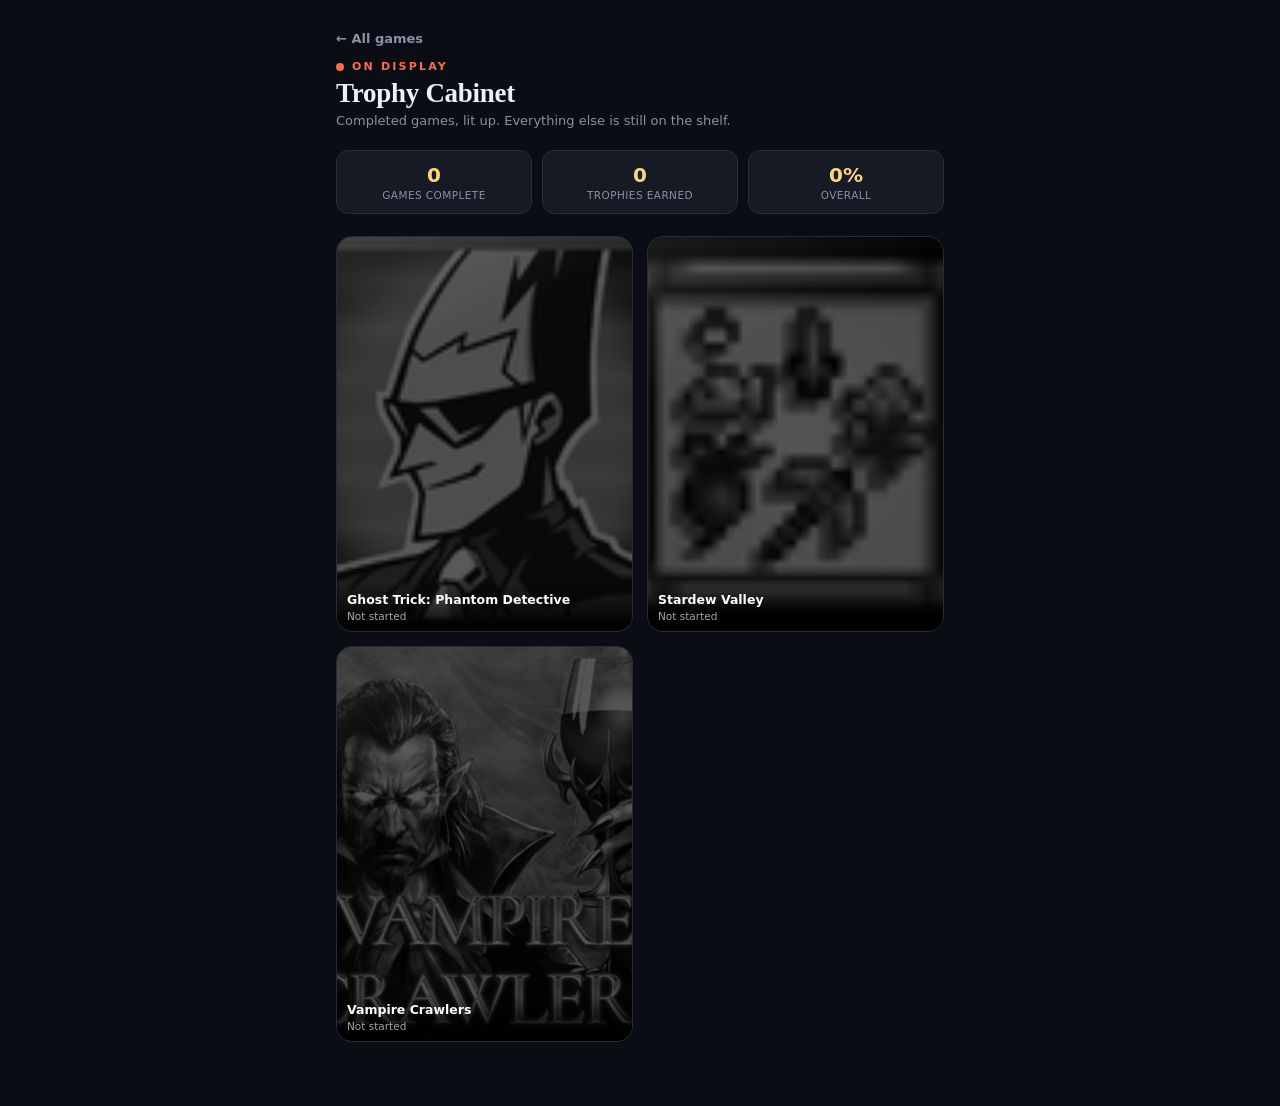
==== cabinet.html @ ba4fd02b "Add files via upload" ====
<!DOCTYPE html>
<html lang="en">
<head>
<meta charset="UTF-8" />
<meta name="viewport" content="width=device-width, initial-scale=1.0, viewport-fit=cover" />
<meta name="apple-mobile-web-app-capable" content="yes" />
<title>Trophy Cabinet</title>
<link rel="stylesheet" href="styles.css" />
</head>
<body>
<div class="wrap">
  <a class="back" href="index.html">&larr; All games</a>
  <div class="eyebrow"><span class="dot"></span>On Display</div>
  <h1>Trophy Cabinet</h1>
  <p class="sub" id="cabinetSub">Completed games, lit up. Everything else is still on the shelf.</p>

  <div class="cabinet-stats" id="cabinetStats"></div>

  <div class="cabinet-grid" id="cabinetGrid"></div>
</div>

<script src="games.js"></script>
<script>
function el(tag, cls, text) {
  const n = document.createElement(tag);
  if (cls) n.className = cls;
  if (text != null) n.textContent = text;
  return n;
}

function readSummary(key) {
  try {
    const raw = localStorage.getItem(key + "-summary-v2");
    if (raw) {
      const s = JSON.parse(raw);
      if (typeof s.done === "number" && typeof s.total === "number") return s;
    }
  } catch (e) {}
  return { done: 0, total: 0 };
}

function renderCard(g) {
  const s = readSummary(g.key);
  const pct = s.total ? Math.round((s.done / s.total) * 100) : 0;
  const complete = s.total > 0 && s.done === s.total;

  const a = el("a", "cabinet-card" + (complete ? " done" : " locked"));
  a.href = g.file;

  const initials = g.icon || g.title.slice(0, 2).toUpperCase();
  if (g.image) {
    const img = document.createElement("img");
    img.className = "cabinet-cover";
    img.alt = "";
    const base = g.image.replace(/\.(png|jpg|jpeg|webp)$/i, "");
    const exts = ["png", "jpg", "jpeg", "webp"];
    const listed = (g.image.match(/\.(png|jpg|jpeg|webp)$/i) || [".png"])[0].slice(1).toLowerCase();
    const tries = [listed].concat(exts.filter((e) => e !== listed));
    let attempt = 0;
    const fallback = el("div", "cabinet-cover-fallback", initials);
    fallback.style.background = g.color;
    fallback.style.display = "none";
    img.addEventListener("error", function () {
      attempt++;
      if (attempt < tries.length) { img.src = base + "." + tries[attempt]; }
      else { img.remove(); fallback.style.display = "flex"; }
    });
    img.src = base + "." + tries[0];
    a.appendChild(img);
    a.appendChild(fallback);
  } else {
    const fallback = el("div", "cabinet-cover-fallback", g.emoji || initials);
    fallback.style.background = g.color;
    a.appendChild(fallback);
  }

  a.appendChild(el("div", "cabinet-shine"));

  if (complete) {
    a.appendChild(el("div", "cabinet-ribbon", "Complete"));
  } else if (s.total > 0) {
    a.appendChild(el("div", "cabinet-pct", pct + "%"));
  }

  const info = el("div", "cabinet-info");
  info.appendChild(el("div", "cabinet-title", g.title));
  const subText = complete
    ? "All " + s.total + " trophies"
    : (s.total ? s.done + " / " + s.total + " trophies" : "Not started");
  info.appendChild(el("div", "cabinet-sub", subText));
  a.appendChild(info);

  return a;
}

function render() {
  const grid = document.getElementById("cabinetGrid");
  grid.innerHTML = "";

  if (!GAMES.length) {
    grid.appendChild(el("div", "empty", "No games added yet."));
    return;
  }

  let completedCount = 0;
  let totalTrophies = 0;
  let earnedTrophies = 0;

  const withSummary = GAMES.map((g) => Object.assign({ _summary: readSummary(g.key) }, g));
  // Completed games first (most recently completed first), then in-progress
  // by percentage, then untouched games last.
  withSummary.sort((a, b) => {
    const aDone = a._summary.total > 0 && a._summary.done === a._summary.total;
    const bDone = b._summary.total > 0 && b._summary.done === b._summary.total;
    if (aDone !== bDone) return aDone ? -1 : 1;
    if (aDone && bDone) return (b._summary.completedAt || 0) - (a._summary.completedAt || 0);
    const aPct = a._summary.total ? a._summary.done / a._summary.total : -1;
    const bPct = b._summary.total ? b._summary.done / b._summary.total : -1;
    return bPct - aPct;
  });

  withSummary.forEach((g) => {
    const s = g._summary;
    if (s.total > 0 && s.done === s.total) completedCount++;
    totalTrophies += s.total;
    earnedTrophies += s.done;
    grid.appendChild(renderCard(g));
  });

  const stats = document.getElementById("cabinetStats");
  stats.innerHTML = "";
  const addStat = (num, label) => {
    const box = el("div", "cabinet-stat");
    box.appendChild(el("div", "cabinet-stat-num", String(num)));
    box.appendChild(el("div", "cabinet-stat-label", label));
    stats.appendChild(box);
  };
  addStat(completedCount, completedCount === 1 ? "Game complete" : "Games complete");
  addStat(earnedTrophies, "Trophies earned");
  addStat(GAMES.length ? Math.round((earnedTrophies / Math.max(1, totalTrophies)) * 100) + "%" : "0%", "Overall");
}

render();
window.addEventListener("pageshow", render);
document.addEventListener("visibilitychange", function () {
  if (!document.hidden) render();
});
</script>
</body>
</html>
---- styles.css ----
/* =====================================================================
   Trophy Tracker — shared styles
   Change anything here and EVERY page updates. Colours worth knowing:
     --accent      the orange used for headers + progress bars
     --bg          page background
     --card        panel background
   ===================================================================== */

:root {
  color-scheme: dark;
  --bg: #0b0d14;
  --card: #161a24;
  --card-2: #12151f;
  --line: #262c3a;
  --line-2: #3a4258;
  --text: #eef0f6;
  --muted: #8b91a5;
  --faint: #5a6178;
  --accent: #ff6b4a;
  --accent-2: #ffb84a;
  --done: #34d399;
  --done-text: #6ee7b7;
  --gold: #ffd479;
  --warn: #c2703f;
}

* { box-sizing: border-box; }

body {
  margin: 0;
  background: var(--bg);
  color: var(--text);
  font-family: -apple-system, BlinkMacSystemFont, 'Inter', system-ui, sans-serif;
  -webkit-tap-highlight-color: transparent;
  padding-bottom: 56px;
}

.wrap { max-width: 640px; margin: 0 auto; padding: 28px 16px 8px; }

/* ---------- header ---------- */
a.back {
  display: inline-flex; align-items: center; gap: 6px;
  color: var(--muted); text-decoration: none;
  font-size: 13px; font-weight: 600; margin-bottom: 14px;
}
a.back:active { color: var(--text); }

.eyebrow {
  display: flex; align-items: center; gap: 8px;
  color: var(--accent); font-size: 11px; font-weight: 700;
  text-transform: uppercase; letter-spacing: .2em; margin-bottom: 5px;
}
.dot { width: 8px; height: 8px; border-radius: 50%; background: var(--accent); }

h1 {
  font-family: Georgia, serif; font-size: 27px;
  margin: 0 0 4px; letter-spacing: -.01em; line-height: 1.15;
}
.sub { color: var(--muted); font-size: 13px; margin: 0 0 22px; }

/* ---------- progress panel ---------- */
.panel {
  background: var(--card); border: 1px solid var(--line);
  border-radius: 14px; padding: 16px; margin-bottom: 22px;
}
.panel-top {
  display: flex; justify-content: space-between; align-items: baseline; margin-bottom: 8px;
}
.panel-label { color: var(--muted); font-size: 13px; }
.panel-count { font-size: 15px; font-weight: 700; }
.panel-count em { color: var(--muted); font-weight: 400; font-style: normal; }

.track { height: 8px; border-radius: 999px; background: var(--line); overflow: hidden; }
.fill {
  height: 100%; border-radius: 999px;
  background: linear-gradient(90deg, var(--accent), var(--accent-2));
  transition: width .4s ease;
}
.status-line { font-size: 11px; margin-top: 8px; color: var(--done); }
.status-line.bad { color: #ff8a6b; }

/* ---------- sections ---------- */
.section { margin-bottom: 24px; }
.section h2 {
  font-size: 13px; font-weight: 700; text-transform: uppercase;
  letter-spacing: .03em; margin: 0 0 2px;
}
.section .desc { color: var(--muted); font-size: 12px; margin: 0 0 12px; }
.rows { display: flex; flex-direction: column; gap: 8px; }

/* ---------- trophy rows ---------- */
.row {
  background: var(--card); border: 1px solid var(--line);
  border-radius: 10px; transition: background .15s, border-color .15s;
}
.row.checked { background: rgba(6,78,59,.25); border-color: rgba(6,95,70,.6); }

.row-head {
  display: flex; align-items: flex-start; gap: 12px;
  padding: 12px 14px; cursor: pointer; user-select: none;
}
.row.no-toggle > .row-head { cursor: default; }

.box {
  flex: none; width: 20px; height: 20px; border-radius: 5px;
  border: 2px solid #4a5268; margin-top: 1px;
  display: flex; align-items: center; justify-content: center;
}
.row.checked .box { background: var(--done); border-color: var(--done); }
.box svg { width: 13px; height: 13px; display: none; }
.row.checked .box svg { display: block; }

/* partial-progress ring instead of empty box */
.box.partial { border-color: var(--accent-2); position: relative; }
.box.partial::after {
  content: ''; position: absolute; inset: 3px;
  border-radius: 2px; background: var(--accent-2); opacity: .55;
}

.row-main { flex: 1; min-width: 0; }
.row-title-line { display: flex; align-items: center; gap: 6px; flex-wrap: wrap; }
.row-title { font-weight: 600; font-size: 15px; }
.row.checked .row-title {
  color: var(--done-text); text-decoration: line-through;
  text-decoration-color: rgba(52,211,153,.5);
}
.row-sub { font-size: 13px; color: var(--muted); margin-top: 2px; }
.row.checked .row-sub { color: rgba(110,231,183,.6); }
.row-note { font-size: 12px; color: var(--warn); font-style: italic; margin-top: 4px; }

.badge {
  font-size: 10px; font-weight: 700; text-transform: uppercase;
  letter-spacing: .03em; padding: 2px 6px; border-radius: 5px; flex: none;
}
.badge.chapter { background: #2a2410; color: #ffcf5c; border: 1px solid #4a3f16; }
.badge.caution { background: #3a1414; color: #ff8a6b; border: 1px solid #5a2020; }
.badge.plat    { background: #1a2a3a; color: #7cc4ff; border: 1px solid #22405a; }
.badge.count   { background: #1c2130; color: var(--accent-2); border: 1px solid #3a3320; }

/* ---------- counter (partial progress) ---------- */
.counter { padding: 0 14px 12px 46px; }
.counter-track {
  height: 5px; border-radius: 999px; background: var(--line);
  overflow: hidden; margin-bottom: 8px;
}
.counter-fill {
  height: 100%; border-radius: 999px;
  background: linear-gradient(90deg, var(--accent), var(--accent-2));
  transition: width .3s ease;
}
.counter-controls { display: flex; align-items: center; gap: 8px; }
.counter-controls button {
  width: 34px; height: 32px; font-size: 16px; font-weight: 700;
  border-radius: 8px; border: 1px solid var(--line-2);
  background: #1c2130; color: var(--text); cursor: pointer; flex: none;
  line-height: 1;
}
.counter-controls button:active { background: var(--line); }
.counter-controls input {
  width: 74px; text-align: center; font-size: 14px; font-weight: 600;
  background: var(--bg); border: 1px solid var(--line);
  border-radius: 8px; color: var(--text); padding: 7px 4px;
  font-family: inherit;
}
.counter-of { font-size: 13px; color: var(--muted); }
.counter-step {
  margin-left: auto; font-size: 11px; color: var(--faint);
}

/* ---------- sublists ---------- */
.sub-toggle {
  flex: none; width: 26px; height: 26px; margin-top: -2px;
  display: flex; align-items: center; justify-content: center;
  color: var(--muted); font-size: 11px; border-radius: 6px;
}
.sub-toggle svg { width: 11px; height: 11px; transition: transform .2s; }
.row.open .sub-toggle svg { transform: rotate(90deg); }

.children {
  display: none; padding: 0 14px 12px 46px;
  flex-direction: column; gap: 2px;
}
.row.open .children { display: flex; }

.child {
  display: flex; align-items: flex-start; gap: 10px;
  padding: 7px 8px; border-radius: 7px; cursor: pointer; user-select: none;
}
.child:active { background: rgba(255,255,255,.03); }
.child-box {
  flex: none; width: 16px; height: 16px; border-radius: 4px;
  border: 2px solid #4a5268; margin-top: 1px;
  display: flex; align-items: center; justify-content: center;
}
.child.checked .child-box { background: var(--done); border-color: var(--done); }
.child-box svg { width: 10px; height: 10px; display: none; }
.child.checked .child-box svg { display: block; }
.child-text { font-size: 13.5px; line-height: 1.35; }
.child.checked .child-text {
  color: var(--done-text); text-decoration: line-through;
  text-decoration-color: rgba(52,211,153,.45);
}
.child-note { display: block; font-size: 11.5px; color: var(--faint); margin-top: 1px; }

.child-group-label {
  font-size: 10.5px; font-weight: 700; text-transform: uppercase;
  letter-spacing: .07em; color: var(--faint);
  margin: 10px 0 2px 8px;
}
.child-group-label:first-child { margin-top: 2px; }

/* collapsible sub-category inside a sublist */
.subgroup {
  display: flex; align-items: center; gap: 8px;
  padding: 8px 10px; margin-top: 4px;
  background: #12151f; border: 1px solid var(--line);
  border-radius: 8px; cursor: pointer; user-select: none;
}
.subgroup:active { background: #1a1f2c; }
.subgroup.full { border-color: rgba(6,95,70,.5); background: rgba(6,78,59,.18); }
.subgroup-caret {
  flex: none; width: 14px; display: flex; align-items: center;
  color: var(--muted);
}
.subgroup-caret svg { width: 10px; height: 10px; transition: transform .2s; }
.subgroup.open .subgroup-caret svg { transform: rotate(90deg); }
.subgroup-name {
  flex: 1; font-size: 13px; font-weight: 600; letter-spacing: .01em;
}
.subgroup.full .subgroup-name { color: var(--done-text); }
.subgroup-count {
  flex: none; font-size: 11px; font-weight: 700;
  color: var(--muted); font-variant-numeric: tabular-nums;
}
.subgroup.full .subgroup-count { color: var(--done); }
.subgroup-items {
  display: flex; flex-direction: column; gap: 1px;
  padding: 4px 0 6px 10px;
  border-left: 2px solid var(--line); margin-left: 12px;
}

/* ---------- backup ---------- */
.backup {
  background: var(--card-2); border: 1px dashed #303748;
  border-radius: 12px; padding: 14px; margin-top: 8px;
}
.backup h3 {
  font-size: 12px; text-transform: uppercase; letter-spacing: .03em;
  color: var(--muted); margin: 0 0 8px;
}
.backup textarea {
  width: 100%; background: var(--bg); border: 1px solid var(--line);
  border-radius: 8px; color: var(--text); font-size: 12px;
  padding: 8px; font-family: ui-monospace, monospace; resize: none;
}
.backup-actions { display: flex; gap: 8px; margin-top: 8px; flex-wrap: wrap; }
.backup-actions button {
  font-family: inherit; font-size: 12px; font-weight: 600;
  border-radius: 8px; border: 1px solid var(--line-2);
  background: #1c2130; color: var(--text); padding: 8px 12px; cursor: pointer;
}
.backup-actions button:active { background: var(--line); }
.backup-msg { font-size: 11px; color: var(--done); margin-top: 6px; min-height: 14px; }

/* ---------- controls bar: search + expand/collapse all ---------- */
.controls-bar {
  display: flex; gap: 8px; margin-bottom: 16px; flex-wrap: wrap;
}
.search-wrap {
  flex: 1; min-width: 160px; display: flex; align-items: center; gap: 8px;
  background: var(--card); border: 1px solid var(--line);
  border-radius: 10px; padding: 0 12px;
}
.search-icon { flex: none; width: 15px; height: 15px; color: var(--faint); display: flex; }
.search-icon svg { width: 100%; height: 100%; }
.search-input {
  flex: 1; border: none; background: transparent; color: var(--text);
  font-size: 14px; padding: 10px 0; font-family: inherit; min-width: 0;
}
.search-input:focus { outline: none; }
.search-input::-webkit-search-cancel-button { filter: invert(0.6); }
.collapse-controls { display: flex; gap: 6px; flex: none; }
.collapse-btn {
  font-family: inherit; font-size: 12px; font-weight: 600;
  border-radius: 10px; border: 1px solid var(--line-2);
  background: var(--card); color: var(--muted); padding: 0 12px; cursor: pointer;
  white-space: nowrap;
}
.collapse-btn:active { background: var(--line); color: var(--text); }
.empty {
  text-align: center; color: var(--faint); font-size: 13px;
  padding: 32px 16px;
}

/* ---------- per-trophy notes ---------- */
.note-block { padding: 0 14px 12px 46px; }
.note-toggle {
  font-family: inherit; font-size: 11.5px; font-weight: 600;
  color: var(--faint); background: none; border: none; padding: 2px 0;
  cursor: pointer;
}
.note-toggle.has-note { color: var(--accent-2); }
.note-toggle:active { color: var(--text); }
.note-area { margin-top: 6px; }
.note-input {
  width: 100%; background: var(--card-2); border: 1px solid var(--line);
  border-radius: 8px; color: var(--text); font-size: 13px;
  padding: 8px; font-family: inherit; resize: vertical;
}
.note-preview {
  margin-top: 4px; font-size: 12.5px; color: var(--muted);
  background: var(--card-2); border-left: 2px solid var(--accent-2);
  padding: 6px 8px; border-radius: 0 6px 6px 0; white-space: pre-wrap;
}

/* ---------- hub: recent activity panel ---------- */
.activity-panel {
  background: var(--card); border: 1px solid var(--line);
  border-radius: 14px; padding: 4px 16px; margin-bottom: 22px;
}
.activity-item {
  display: flex; align-items: baseline; gap: 8px;
  padding: 10px 0; border-bottom: 1px solid var(--line);
  font-size: 13px;
}
.activity-item:last-child { border-bottom: none; }
.activity-trophy { color: var(--text); font-weight: 600; flex: 1; min-width: 0;
  overflow: hidden; text-overflow: ellipsis; white-space: nowrap; }
.activity-game { color: var(--muted); font-size: 11.5px; flex: none; }
.activity-time { color: var(--faint); font-size: 11px; flex: none; }

/* ---------- hub: link to trophy cabinet ---------- */
a.cabinet-link {
  display: flex; align-items: center; justify-content: space-between;
  background: linear-gradient(135deg, rgba(255,107,74,0.12), rgba(255,184,74,0.06));
  border: 1px solid rgba(255,107,74,0.35);
  border-radius: 14px; padding: 16px; margin-bottom: 22px;
  text-decoration: none; color: var(--text);
}
a.cabinet-link:active { border-color: var(--accent); }
.cabinet-link-title { font-weight: 700; font-size: 15px; }
.cabinet-link-sub { font-size: 12px; color: var(--muted); margin-top: 2px; }
.cabinet-link-arrow { color: var(--accent); font-size: 20px; flex: none; }

/* ---------- hub ---------- */
.section-label {
  font-size: 12px; font-weight: 700; text-transform: uppercase;
  letter-spacing: .08em; color: var(--faint); margin: 0 0 12px;
}
.games { display: flex; flex-direction: column; gap: 12px; }
a.game {
  display: block; text-decoration: none; color: inherit;
  background: var(--card); border: 1px solid var(--line);
  border-radius: 14px; padding: 16px;
  transition: border-color .15s, background .15s;
}
a.game:active { background: #1c2130; border-color: var(--line-2); }
.game-top { display: flex; align-items: flex-start; gap: 12px; margin-bottom: 12px; }
.thumb {
  flex: none; width: 44px; height: 44px; border-radius: 10px;
  display: flex; align-items: center; justify-content: center;
  font-family: Georgia, serif; font-size: 19px; font-weight: 700;
  color: var(--bg); overflow: hidden;
}
.thumb img { width: 100%; height: 100%; object-fit: cover; }
.thumb.emoji { font-size: 23px; }
.game-meta { flex: 1; min-width: 0; }
.game-title {
  font-weight: 700; font-size: 16px; margin-bottom: 2px;
  white-space: nowrap; overflow: hidden; text-overflow: ellipsis;
}
.game-sub { font-size: 12px; color: var(--muted); }
.game-pct { flex: none; font-size: 15px; font-weight: 700; padding-top: 2px; }
.game-pct.complete { color: var(--gold); }
.game-track { height: 6px; border-radius: 999px; background: var(--line); overflow: hidden; }
.game-fill { height: 100%; border-radius: 999px; transition: width .4s ease; }

.empty {
  border: 1px dashed #303748; border-radius: 12px;
  padding: 18px; text-align: center; color: var(--faint); font-size: 13px;
}
footer { margin-top: 26px; font-size: 11px; color: #414859; line-height: 1.6; }

/* ---------- trophy cabinet ---------- */
.cabinet-grid {
  display: grid; grid-template-columns: repeat(2, 1fr); gap: 14px;
}
.cabinet-card {
  position: relative; border-radius: 16px; overflow: hidden;
  aspect-ratio: 3 / 4; border: 1px solid var(--line); background: var(--card);
}
.cabinet-card.done {
  border-color: rgba(255, 212, 121, 0.5);
  box-shadow: 0 0 0 1px rgba(255, 212, 121, 0.15), 0 8px 24px rgba(255, 184, 74, 0.12);
}
.cabinet-cover {
  position: absolute; inset: 0; width: 100%; height: 100%; object-fit: cover;
}
.cabinet-cover-fallback {
  position: absolute; inset: 0; display: flex; align-items: center; justify-content: center;
  font-family: Georgia, serif; font-size: 30px; font-weight: 700; color: rgba(255,255,255,0.85);
}
.cabinet-card.locked .cabinet-cover,
.cabinet-card.locked .cabinet-cover-fallback {
  filter: grayscale(1) brightness(0.35);
}
.cabinet-shine {
  position: absolute; inset: 0;
  background: linear-gradient(155deg, rgba(255,255,255,0.10) 0%, transparent 30%);
  pointer-events: none;
}
.cabinet-info {
  position: absolute; left: 0; right: 0; bottom: 0;
  padding: 10px 10px 9px; background: linear-gradient(0deg, rgba(0,0,0,0.88) 10%, transparent 100%);
}
.cabinet-title {
  font-size: 12.5px; font-weight: 700; color: #fff; line-height: 1.25;
  display: -webkit-box; -webkit-line-clamp: 2; -webkit-box-orient: vertical; overflow: hidden;
}
.cabinet-sub { font-size: 10.5px; color: rgba(255,255,255,0.65); margin-top: 2px; }
.cabinet-ribbon {
  position: absolute; top: 8px; right: 8px;
  background: linear-gradient(135deg, #ffd479, #ffb84a);
  color: #2a1a05; font-size: 9.5px; font-weight: 800; letter-spacing: .04em;
  text-transform: uppercase; padding: 3px 7px; border-radius: 999px;
  box-shadow: 0 2px 6px rgba(0,0,0,0.35);
}
.cabinet-pct {
  position: absolute; top: 8px; right: 8px;
  background: rgba(11,13,20,0.75); border: 1px solid rgba(255,255,255,0.15);
  color: #cfd3e0; font-size: 10.5px; font-weight: 700;
  padding: 3px 7px; border-radius: 999px;
}
.cabinet-stats {
  display: grid; grid-template-columns: repeat(3, 1fr); gap: 10px; margin-bottom: 22px;
}
.cabinet-stat {
  background: var(--card); border: 1px solid var(--line); border-radius: 12px;
  padding: 12px 10px; text-align: center;
}
.cabinet-stat-num { font-size: 20px; font-weight: 800; color: var(--gold); }
.cabinet-stat-label { font-size: 10.5px; color: var(--muted); text-transform: uppercase; letter-spacing: .04em; margin-top: 2px; }
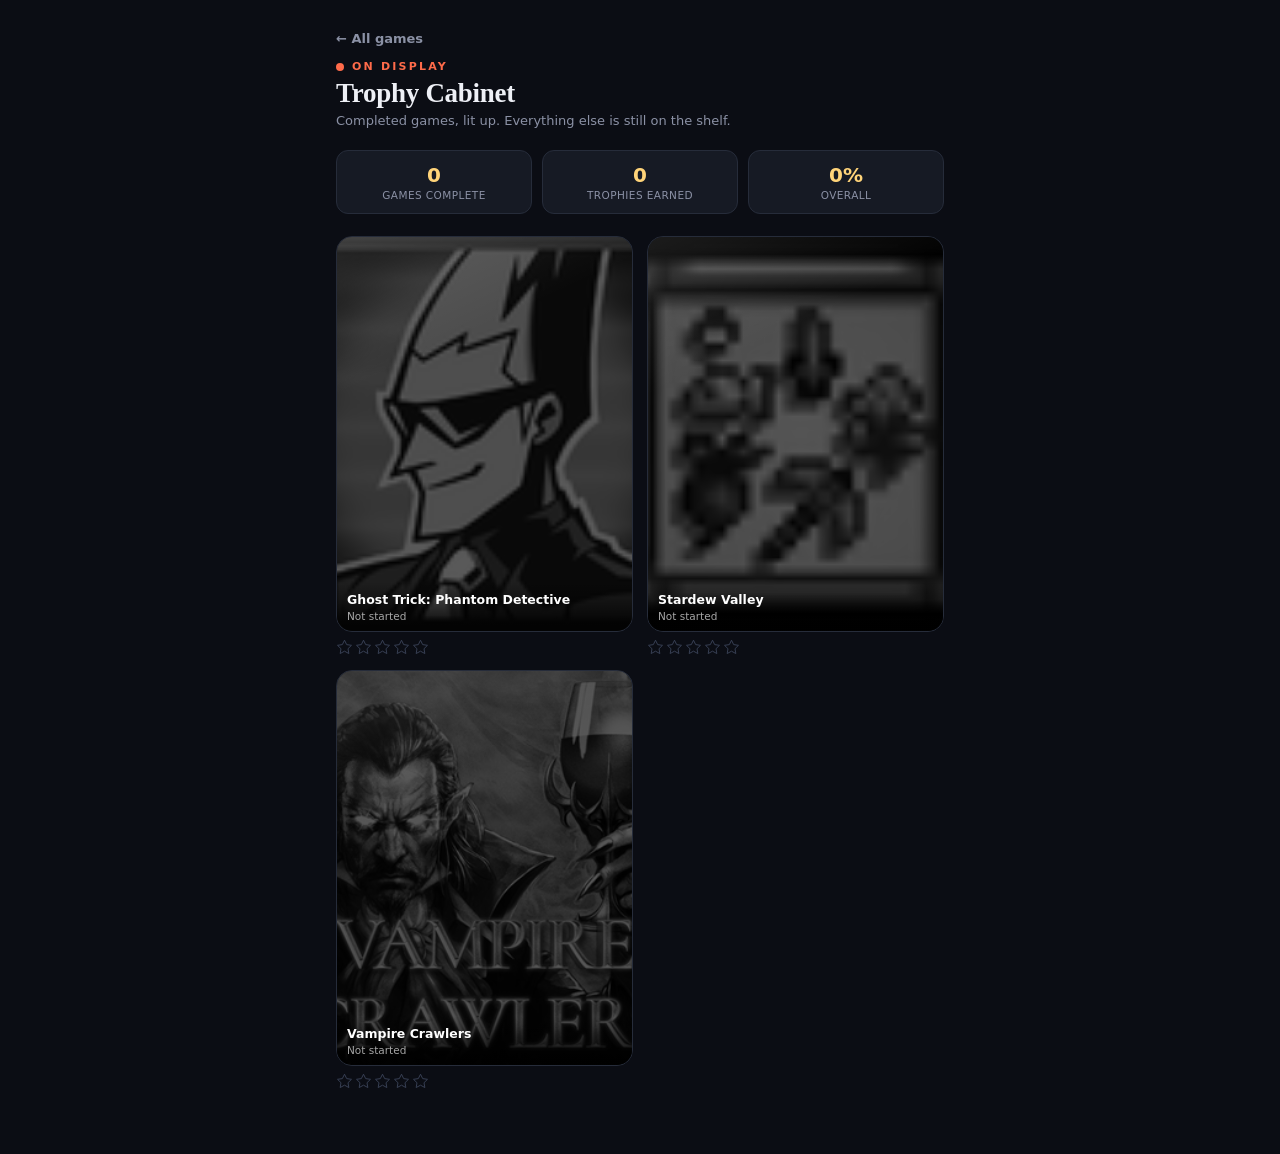
==== commit 31a6f4fc: "Add files via upload" ====
--- a/cabinet.html
+++ b/cabinet.html
@@ -28,6 +28,80 @@
   return n;
 }
 
+const STAR_SVG = '<svg viewBox="0 0 18 18"><path d="M9 1.3l2.29 4.64 5.12.75-3.7 3.61.87 5.1L9 12.9l-4.58 2.5.87-5.1-3.7-3.61 5.12-.75z"/></svg>';
+
+function ratingKey(key) { return key + "-rating-v1"; }
+
+function getRating(key) {
+  try {
+    const v = parseFloat(localStorage.getItem(ratingKey(key)));
+    return isNaN(v) ? 0 : v;
+  } catch (e) { return 0; }
+}
+
+function setRating(key, val) {
+  try {
+    if (val <= 0) localStorage.removeItem(ratingKey(key));
+    else localStorage.setItem(ratingKey(key), String(val));
+  } catch (e) {}
+}
+
+function renderStars(key) {
+  const wrap = el("div", "star-rating");
+
+  function build(rating) {
+    wrap.innerHTML = "";
+    for (let i = 1; i <= 5; i++) {
+      const slot = el("div", "star-slot");
+
+      const empty = document.createElement("div");
+      empty.className = "star-empty";
+      empty.innerHTML = STAR_SVG;
+
+      const fillWrap = document.createElement("div");
+      fillWrap.className = "star-fill-wrap";
+      const fillPct = Math.max(0, Math.min(1, rating - (i - 1))) * 100;
+      fillWrap.style.width = fillPct + "%";
+      const fillIcon = document.createElement("div");
+      fillIcon.className = "star-fill-icon";
+      fillIcon.innerHTML = STAR_SVG;
+      fillWrap.appendChild(fillIcon);
+
+      const leftHit = document.createElement("button");
+      leftHit.type = "button";
+      leftHit.className = "star-hit left";
+      leftHit.setAttribute("aria-label", (i - 0.5) + " stars");
+      leftHit.addEventListener("click", (e) => {
+        e.preventDefault(); e.stopPropagation();
+        const v = rating === i - 0.5 ? 0 : i - 0.5;
+        setRating(key, v);
+        build(v);
+      });
+
+      const rightHit = document.createElement("button");
+      rightHit.type = "button";
+      rightHit.className = "star-hit right";
+      rightHit.setAttribute("aria-label", i + " stars");
+      rightHit.addEventListener("click", (e) => {
+        e.preventDefault(); e.stopPropagation();
+        const v = rating === i ? 0 : i;
+        setRating(key, v);
+        build(v);
+      });
+
+      slot.appendChild(empty);
+      slot.appendChild(fillWrap);
+      slot.appendChild(leftHit);
+      slot.appendChild(rightHit);
+      wrap.appendChild(slot);
+    }
+    wrap.appendChild(el("span", "star-value", rating > 0 ? rating.toFixed(1) : ""));
+  }
+
+  build(getRating(key));
+  return wrap;
+}
+
 function readSummary(key) {
   try {
     const raw = localStorage.getItem(key + "-summary-v2");
@@ -37,6 +111,13 @@
     }
   } catch (e) {}
   return { done: 0, total: 0 };
+}
+
+function renderItem(g) {
+  const wrap = el("div", "cabinet-item");
+  wrap.appendChild(renderCard(g));
+  wrap.appendChild(renderStars(g.key));
+  return wrap;
 }
 
 function renderCard(g) {
@@ -124,7 +205,7 @@
     if (s.total > 0 && s.done === s.total) completedCount++;
     totalTrophies += s.total;
     earnedTrophies += s.done;
-    grid.appendChild(renderCard(g));
+    grid.appendChild(renderItem(g));
   });
 
   const stats = document.getElementById("cabinetStats");
--- a/styles.css
+++ b/styles.css
@@ -313,6 +313,49 @@
   padding: 6px 8px; border-radius: 0 6px 6px 0; white-space: pre-wrap;
 }
 
+/* ---------- 100% completion celebration ---------- */
+.celebrate-overlay {
+  position: fixed; inset: 0; pointer-events: none; z-index: 9999; overflow: hidden;
+}
+.confetti-piece {
+  position: absolute; top: -12px; width: 8px; height: 14px; opacity: 0.9;
+  border-radius: 2px;
+  animation-name: confetti-fall;
+  animation-timing-function: cubic-bezier(0.4, 0.0, 0.6, 1);
+  animation-fill-mode: forwards;
+}
+@keyframes confetti-fall {
+  to { transform: translateY(110vh) rotate(560deg); opacity: 0; }
+}
+.celebrate-banner {
+  position: fixed; left: 50%; top: 16%; transform: translateX(-50%) scale(1);
+  background: rgba(11, 13, 20, 0.92); border: 1px solid rgba(255, 212, 121, 0.5);
+  color: var(--gold); font-weight: 800; font-size: 15px;
+  padding: 11px 20px; border-radius: 999px; white-space: nowrap;
+  box-shadow: 0 10px 28px rgba(0, 0, 0, 0.45);
+  animation: celebrate-pop 0.45s cubic-bezier(0.2, 0.8, 0.3, 1.3);
+}
+@keyframes celebrate-pop {
+  from { opacity: 0; transform: translateX(-50%) scale(0.8); }
+  to   { opacity: 1; transform: translateX(-50%) scale(1); }
+}
+
+/* ---------- hub: currently grinding widget ---------- */
+a.grinding-link {
+  display: block; text-decoration: none; color: var(--text);
+  background: var(--card); border: 1px solid var(--line);
+  border-radius: 14px; padding: 14px 16px; margin-bottom: 22px;
+}
+a.grinding-link:active { border-color: var(--line-2); }
+.grinding-eyebrow {
+  font-size: 10.5px; font-weight: 700; text-transform: uppercase;
+  letter-spacing: .08em; color: var(--accent-2); margin-bottom: 4px;
+}
+.grinding-main { font-size: 14.5px; font-weight: 600; }
+.grinding-game { font-size: 12px; color: var(--muted); margin-top: 2px; }
+.grinding-track { height: 6px; border-radius: 999px; background: var(--line); overflow: hidden; margin-top: 10px; }
+.grinding-fill { height: 100%; border-radius: 999px; background: linear-gradient(90deg, var(--accent), var(--accent-2)); }
+
 /* ---------- hub: recent activity panel ---------- */
 .activity-panel {
   background: var(--card); border: 1px solid var(--line);
@@ -440,3 +483,22 @@
 }
 .cabinet-stat-num { font-size: 20px; font-weight: 800; color: var(--gold); }
 .cabinet-stat-label { font-size: 10.5px; color: var(--muted); text-transform: uppercase; letter-spacing: .04em; margin-top: 2px; }
+
+.cabinet-item { display: flex; flex-direction: column; }
+
+/* half-star rating, tap left/right half of a star for .5 increments;
+   tap the already-set value again to clear it back to unrated */
+.star-rating { display: flex; align-items: center; gap: 2px; margin-top: 7px; }
+.star-slot { position: relative; width: 17px; height: 17px; flex: none; }
+.star-empty, .star-fill-wrap { position: absolute; inset: 0; }
+.star-empty svg { width: 100%; height: 100%; fill: none; stroke: var(--line-2); stroke-width: 1; }
+.star-fill-wrap { overflow: hidden; width: 0; }
+.star-fill-icon { width: 17px; height: 17px; }
+.star-fill-icon svg { width: 100%; height: 100%; fill: var(--gold); stroke: var(--gold); stroke-width: 1; }
+.star-hit {
+  position: absolute; top: 0; bottom: 0; width: 50%;
+  background: transparent; border: none; padding: 0; margin: 0; cursor: pointer;
+}
+.star-hit.left { left: 0; }
+.star-hit.right { right: 0; }
+.star-value { font-size: 11px; color: var(--muted); margin-left: 4px; min-width: 22px; }
